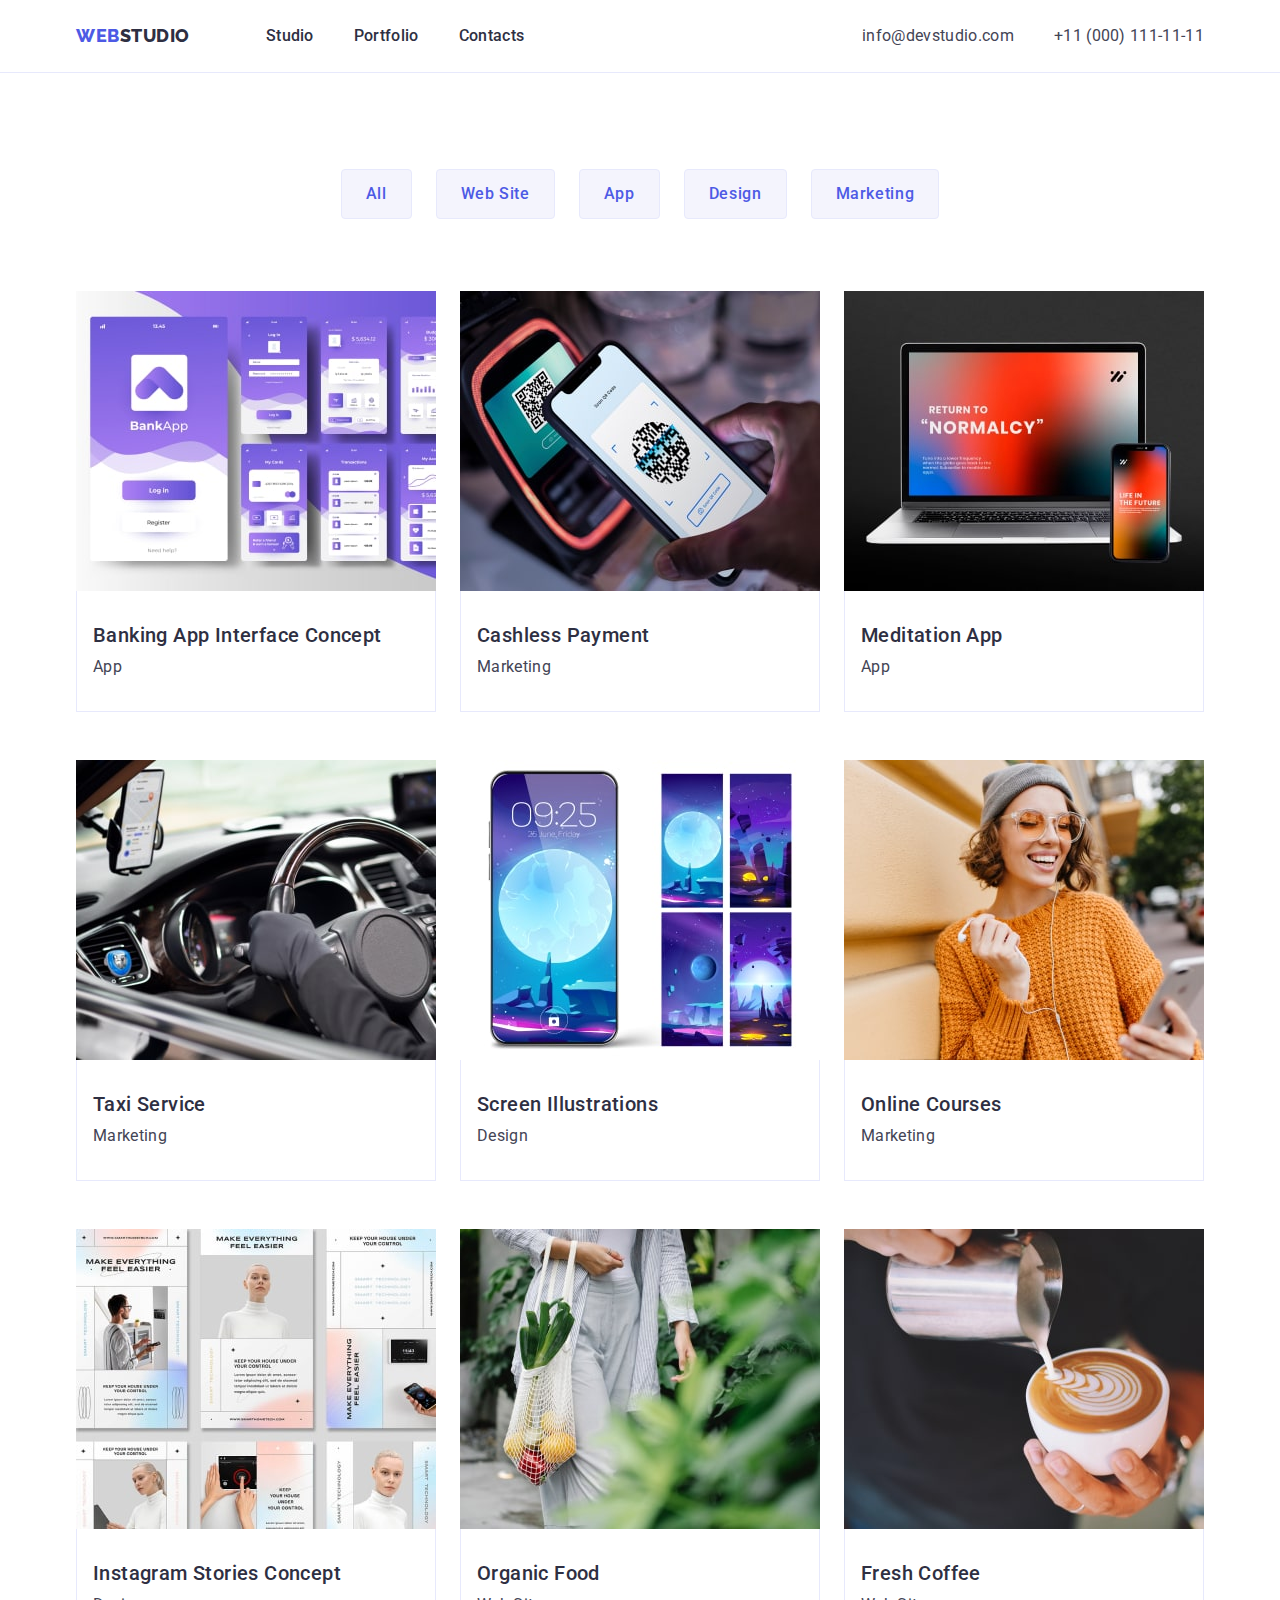
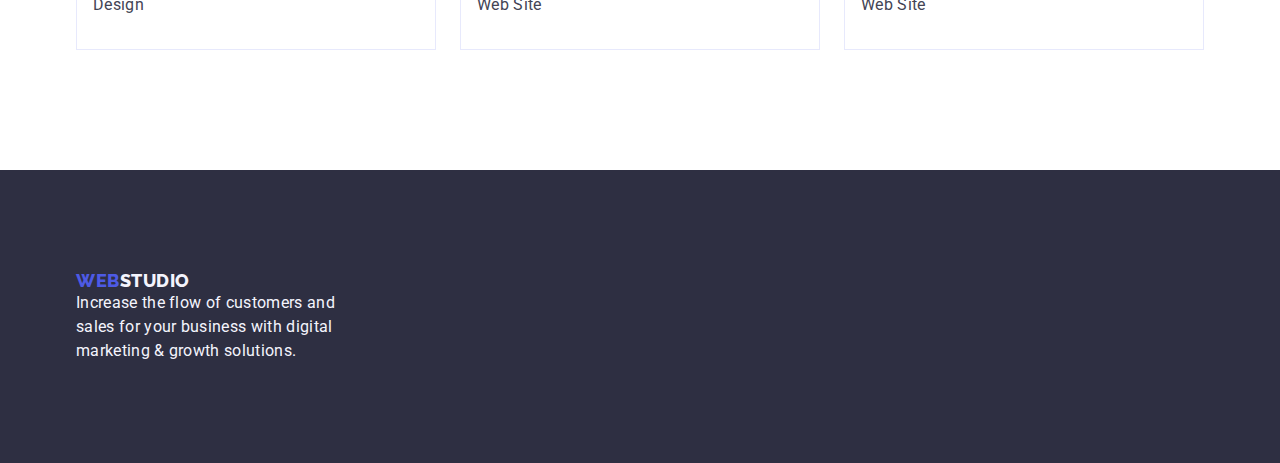
==== portfolio.html @ ee529b02 "Initial commit" ====
<!DOCTYPE html>
<html lang="en">
  <head>
    <meta charset="UTF-8" />
    <meta http-equiv="X-UA-Compatible" content="IE=edge" />
    <meta name="viewport" content="width=device-width, initial-scale=1.0" />
    <title>Document</title>
    <link
      rel="stylesheet"
      href="https://cdnjs.cloudflare.com/ajax/libs/modern-normalize/2.0.0/modern-normalize.min.css"
      integrity="sha512-4xo8blKMVCiXpTaLzQSLSw3KFOVPWhm/TRtuPVc4WG6kUgjH6J03IBuG7JZPkcWMxJ5huwaBpOpnwYElP/m6wg=="
      crossorigin="anonymous"
      referrerpolicy="no-referrer"
    />
    <link rel="stylesheet" href="./css/styles.css" />
    <link rel="preconnect" href="https://fonts.googleapis.com" />
    <link rel="preconnect" href="https://fonts.gstatic.com" crossorigin />
    <link
      href="https://fonts.googleapis.com/css2?family=Raleway:wght@800&family=Roboto:wght@400;500;700&display=swap"
      rel="stylesheet"
    />
  </head>
  <body>
    <header class="header">
      <div class="container header-container">
        <nav class="header-navigation">
          <a href="./index.html" class="logo link"
            >Web<span class="studio">Studio</span></a
          >
          <ul class="list header-list">
            <li>
              <a class="link link-navigation" href="./index.html">Studio</a>
            </li>
            <li>
              <a class="link link-navigation" href="./portfolio.html"
                >Portfolio</a
              >
            </li>
            <li><a class="link link-navigation" href="">Contacts</a></li>
          </ul>
        </nav>
        <address class="address">
          <ul class="list list-address">
            <li>
              <a href="mailto:info@devstudio.com" class="link link-address"
                >info@devstudio.com</a
              >
            </li>
            <li>
              <a href="tel:+110001111111" class="link link-address"
                >+11 (000) 111-11-11</a
              >
            </li>
          </ul>
        </address>
      </div>
    </header>
    <main>
      <section class="portfolio-section section">
        <div class="container">
          <h1 class="visually-hidden">Features</h1>
          <ul class="list list-portfolio-button">
            <li>
              <button type="button" class="button-text portfolio-button">
                All
              </button>
            </li>
            <li>
              <button type="button" class="button-text portfolio-button">
                Web Site
              </button>
            </li>
            <li>
              <button type="button" class="button-text portfolio-button">
                App
              </button>
            </li>
            <li>
              <button type="button" class="button-text portfolio-button">
                Design
              </button>
            </li>
            <li>
              <button type="button" class="button-text portfolio-button">
                Marketing
              </button>
            </li>
          </ul>

          <ul class="list portfolio-list">
            <li class="portfolio-list-item">
              <a href="" class="link">
                <img
                  src="./images/hw2-1-min.jpg"
                  alt="BankApp"
                  width="360"
                  class="image"
                />
                <div class="portfolio-text-item">
                  <h2 class="list-title">Banking App Interface Concept</h2>
                  <p class="text">App</p>
                </div>
              </a>
            </li>
            <li class="portfolio-list-item">
              <a href="" class="link">
                <img
                  src="./images/hw2-2-min.jpg"
                  alt="Scanning qr code"
                  width="360"
                  class="image"
                />
                <div class="portfolio-text-item">
                  <h2 class="list-title">Cashless Payment</h2>
                  <p class="text">Marketing</p>
                </div>
              </a>
            </li>
            <li class="portfolio-list-item">
              <a href="" class="link">
                <img
                  src="./images/hw2-3-min.jpg"
                  alt="Return to &#34;Normalcy&#34;"
                  width="360"
                  class="image"
                />
                <div class="portfolio-text-item">
                  <h2 class="list-title">Meditation App</h2>
                  <p class="text">App</p>
                </div>
              </a>
            </li>
            <li class="portfolio-list-item">
              <a href="" class="link">
                <img
                  src="./images/hw2-4-min.jpg"
                  alt="Taxi Service"
                  width="360"
                  class="image"
                />
                <div class="portfolio-text-item">
                  <h2 class="list-title">Taxi Service</h2>
                  <p class="text">Marketing</p>
                </div>
              </a>
            </li>
            <li class="portfolio-list-item">
              <a href="" class="link">
                <img
                  src="./images/hw2-5-min.jpg"
                  alt="Screen Illustrations"
                  width="360"
                  class="image"
                />
                <div class="portfolio-text-item">
                  <h2 class="list-title">Screen Illustrations</h2>
                  <p class="text">Design</p>
                </div>
              </a>
            </li>
            <li class="portfolio-list-item">
              <a href="" class="link">
                <img
                  src="./images/hw2-6-min.jpg"
                  alt="Girl talking by using phone"
                  width="360"
                  class="image"
                />
                <div class="portfolio-text-item">
                  <h2 class="list-title">Online Courses</h2>
                  <p class="text">Marketing</p>
                </div>
              </a>
            </li>
            <li class="portfolio-list-item">
              <a href="" class="link">
                <img
                  src="./images/hw2-7-min.jpg"
                  alt="The app of making everything easier"
                  width="360"
                  class="image"
                />
                <div class="portfolio-text-item">
                  <h2 class="list-title">Instagram Stories Concept</h2>
                  <p class="text">Design</p>
                </div>
              </a>
            </li>
            <li class="portfolio-list-item">
              <a href="" class="link">
                <img
                  src="./images/hw2-8-min.jpg"
                  alt="Carring organic food"
                  width="360"
                  class="image"
                />
                <div class="portfolio-text-item">
                  <h2 class="list-title">Organic Food</h2>
                  <p class="text">Web Site</p>
                </div>
              </a>
            </li>
            <li class="portfolio-list-item">
              <a href="" class="link">
                <img
                  src="./images/hw2-9-min.jpg"
                  alt="Making cappuccino"
                  width="360"
                  class="image"
                />
                <div class="portfolio-text-item">
                  <h2 class="list-title">Fresh Coffee</h2>
                  <p class="text">Web Site</p>
                </div>
              </a>
            </li>
          </ul>
        </div>
      </section>
    </main>
    <footer class="footer">
      <div class="container">
        <a class="link logo" href="./index.html"
          >Web<span class="studio footer-studio">Studio</span></a
        >
        <p class="text footer-text">
          Increase the flow of customers and sales for your business with
          digital marketing & growth solutions.
        </p>
      </div>
    </footer>
  </body>
</html>
---- css/styles.css ----
*{
    box-sizing: border-box;
    list-style: none;
    margin: 0;
    padding: 0;
}
:root{
  --header-color:#2E2F42;
  --textlink-color:#434455;
  --link-color:#4D5AE5;
  --background-main:#E5E5E5;
  --footer-studio:#F4F4FD;
  --hero-bkgrd-color:#fff;
  --border-color:#E7E9FC;
  --hover-color:#404BBF;
}

.list {
    list-style: none;
}

.link {
    text-decoration: none;
}

.container{
    width: 1158px;
    margin: 0 auto;
    padding: 0 15px;
}

img{
    display: block;
    max-width: 100%;
    height: auto;
}

.visually-hidden{
    position: absolute;
        width: 1px;
        height: 1px;
        margin: -1px;
        border: 0;
        padding: 0;
        white-space: nowrap;
        clip-path: inset(100%);
        clip: rect(0 0 0 0);
        overflow: hidden;
}
/* -------------COMMON CLASSES---------- */

.button-text {
    font-size: 16px;
    font-weight: 500;
    line-height: 1.5;
    letter-spacing: 0.04em;
}
.list-title {
    font-weight: 500;
    font-size: 20px;
    line-height: 1.2;
    letter-spacing: 0.02em;
    color: var(--header-color);
    margin-bottom: 8px;
}

.text {
    color: var(--textlink-color);
    line-height: 1.5;
    letter-spacing: 0.02em;
}

/* ----------BODY------------ */
body {
    font-family: 'Roboto', sans-serif;
    color: var(--textlink-color);
    background-color: var(--hero-bkgrd-color);
    
}

/* ------HEADER------ */

.header {
    border-bottom: 1px solid var(--border-color);
}

.header-container{
    display: flex;
    align-items: center;
    margin: 0 auto;
}

.header-navigation{
    display: flex;
   align-items: center;
}

.header-list{
    display: flex;
    gap: 40px;
}

.logo {
    font-family: 'Raleway', sans-serif;
    font-weight: 800;
    font-size: 18px;
    line-height: 1.17;
    color: var(--link-color);
    text-transform: uppercase;
    letter-spacing: 0.03em;
    margin-right: 76px;
}

.studio {
    color: var(--header-color);
}

.link-navigation {
    color: var(--header-color);
    font-weight: 500;
    line-height: 1.5;
    letter-spacing: 0.02em;
    display: block;
    padding-top: 24px;
    padding-bottom: 24px;
}

.link-navigation:hover,
.link-navigation:focus {
    color: #404bbf;
}

.address {
    font-style: normal;
    margin-left: auto;
}

.list-address{
    display: flex;
    gap:40px;
}

.link-address {
    color: var(--textlink-color);
    line-height: 1.5;
    letter-spacing: 0.02em;
    padding-top: 24px;
    padding-bottom: 24px;
}

.link-address:hover,
.link-address:focus {
    color: #404bbf;
}

/* ------HEADLINE SECTION------ */

.headline-section {
    background-color: var(--header-color);
    padding: 188px 0;
    height: 600px;    
}

.headline {
    font-size: 56px;
    line-height: 1.07;
    letter-spacing: 0.02em;
    color: var(--hero-bkgrd-color);
    text-align: center;
    /* min-width: 496px; */
    margin: auto;
    margin-bottom: 48px;
}

.order-button {
    font-size: 16px;
    font-family: inherit;
    color: var(--hero-bkgrd-color);
    background: var(--link-color);
    box-shadow: 0px 4px 4px rgba(0, 0, 0, 0.15);
    border-radius: 4px;
    cursor: pointer;
    padding: 16px 32px;
    display:block;
    margin: auto;
    min-width: 169px;
    height: 56px;
    border: none;
}

.order-button:hover,
.order-button:focus {
    background-color: #404BBF;
}

/* -------FEATURE SECTION--------- */
.feature-section{
padding: 120px 0;
}

.feature-list{
    display: flex;
    gap: 24px;
}
.feature-items{
    width: calc((100% - 72px) / 4);
}
.feature-text{
    max-width: 264px;
}

/* --------DOING SECTION-------- */
.doing-section{
    padding-bottom: 120px;
}

.doing-title{
    margin-bottom: 72px;
}

.doing-list{
    display: flex;
    gap: 24px;
}

.doing-item{
width: calc((100% - 48px) / 3);
}
/* --------TEAM SECTION--------- */

.title {
    font-size: 36px;
    line-height: 1.11;
    text-align: center;
    letter-spacing: 0.02em;
    text-transform: capitalize;
    color: var(--header-color);
}

.team-title{
    margin-bottom: 72px;
}
.team-section {
    background: var(--footer-studio);
    padding: 120px 0;
}
.list-team{
    display:flex;
    gap: 24px;
}

.list-item {
    background-color: var(--hero-bkgrd-color);
    box-shadow: 0px 1px 6px rgba(46, 47, 66, 0.08), 0px 1px 1px rgba(46, 47, 66, 0.16), 0px 2px 1px rgba(46, 47, 66, 0.08);
    border-radius: 0px 0px 4px 4px;
    width: calc((100%-72px)/4);
    text-align: center;
  

}

.under-img-text{
    padding: 32px 16px;
}

/* -------FOOTER---------- */

.footer-studio{
    color: var(--footer-studio);
}

footer {
    background-color: var(--header-color);
    padding: 100px 0;
}

.footer-text {
    color: var(--footer-studio);
    max-width: 264px;
}

.footer-logo{
    display: inline-block;
    margin: 0 0 16px 0;
}
/* --------PORTFOLIO.HTML--------- */

.portfolio-section{
    padding: 96px 0 120px;
}

.portfolio-text-item{
border: 1px solid #E7E9FC;
border-top:none;
    padding: 32px 16px;
}

/*----------FEATURE SECTION-------- */

.list-portfolio-button {
    display: flex;
    gap: 24px;
    justify-content: center;
    margin-bottom: 72px;
}

.portfolio-button{
 font-size: 16px;
  font-family: "Roboto", sans-serif;
  font-weight: 500;
  line-height: 1.5;
  letter-spacing: 0.04em;
  color:var(--link-color);
  background-color: var(--footer-studio);
  border: 1px solid var(--border-color);
  border-radius: 4px;
  cursor: pointer;
padding: 12px 24px;
}

.portfolio-button:hover, .portfolio-button:focus{
    background-color: #404BBF;
    color: #FFFFFF;
    border: 1px solid transparent;
}

.portfolio-list{
    display:flex;
    flex-wrap: wrap;
    gap: 48px 24px;
}
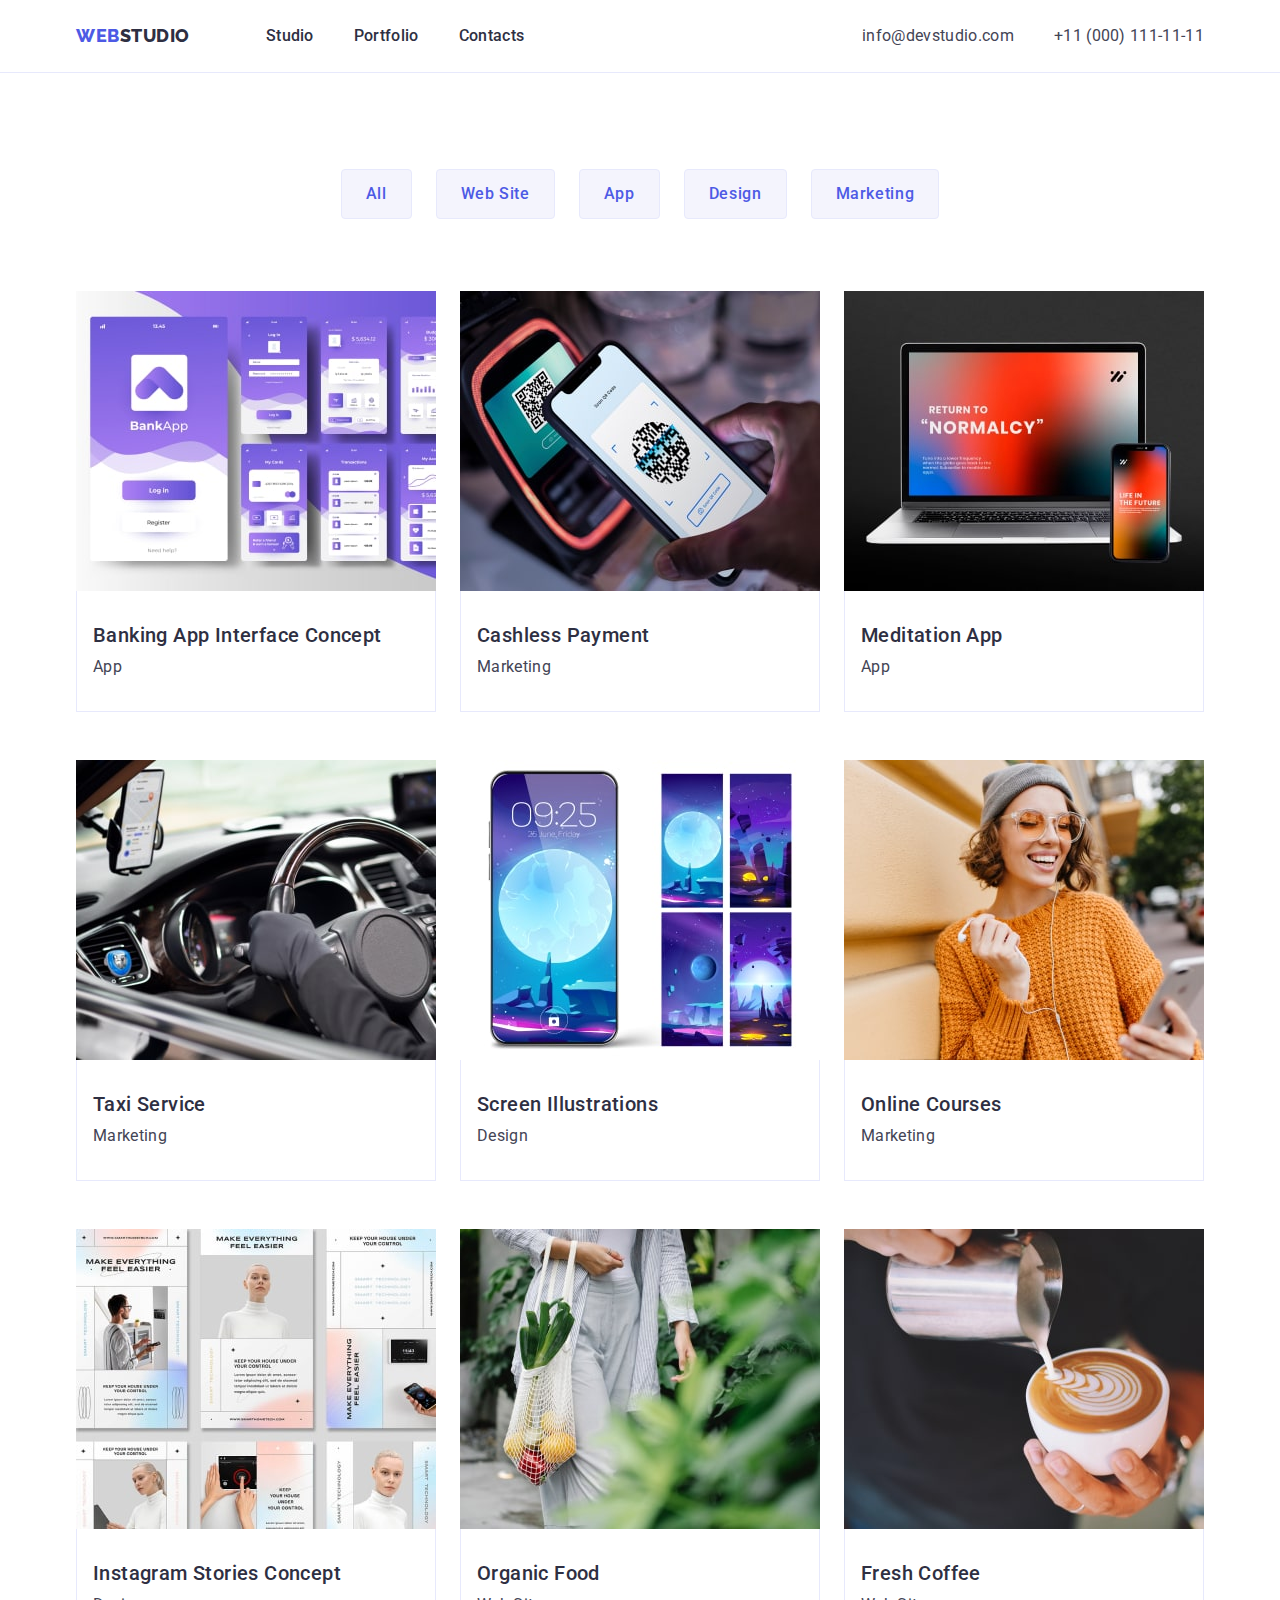
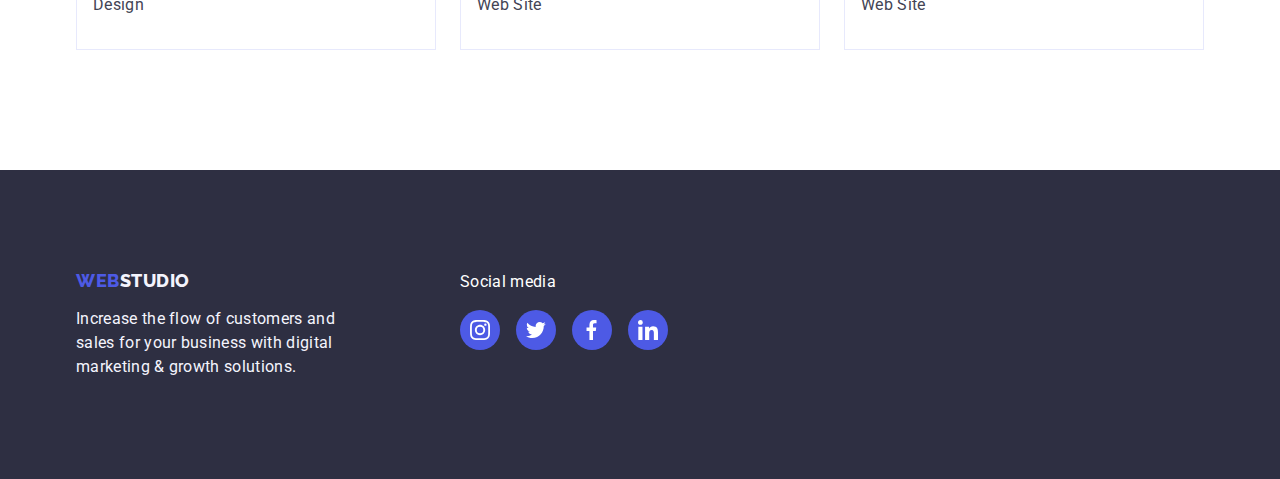
==== commit a3eacce4: "f" ====
--- a/portfolio.html
+++ b/portfolio.html
@@ -220,13 +220,70 @@
     </main>
     <footer class="footer">
       <div class="container">
-        <a class="link logo" href="./index.html"
-          >Web<span class="studio footer-studio">Studio</span></a
-        >
-        <p class="text footer-text">
-          Increase the flow of customers and sales for your business with
-          digital marketing & growth solutions.
-        </p>
+        <ul class="foter-sections">
+          <li>
+            <a class="link logo footer-logo" href="./index.html"
+              >Web<span class="studio footer-studio">Studio</span></a
+            >
+            <p class="text footer-text">
+              Increase the flow of customers and sales for your business with
+              digital marketing & growth solutions.
+            </p>
+          </li>
+          <li>
+            <p class="foter-text-link text">Social media</p>
+            <ul class="list foter-soc">
+              <li class="foter-soc-item">
+                <a
+                  href=""
+                  class="link foter-soc-link"
+                  target="_blank"
+                  rel="noopener noreferrer"
+                >
+                  <svg class="foter-soc-icon">
+                    <use href="./images/icons.svg#icon-instagram"></use>
+                  </svg>
+                </a>
+              </li>
+              <li class="foter-soc-item">
+                <a
+                  href=""
+                  class="link foter-soc-link"
+                  target="_blank"
+                  rel="noopener noreferrer"
+                >
+                  <svg class="foter-soc-icon">
+                    <use href="./images/icons.svg#icon-twiter"></use>
+                  </svg>
+                </a>
+              </li>
+              <li class="foter-soc-item">
+                <a
+                  href=""
+                  class="link foter-soc-link"
+                  target="_blank"
+                  rel="noopener noreferrer"
+                >
+                  <svg class="foter-soc-icon">
+                    <use href="./images/icons.svg#icon-facebook"></use>
+                  </svg>
+                </a>
+              </li>
+              <li class="foter-soc-item">
+                <a
+                  href=""
+                  class="link foter-soc-link"
+                  target="_blank"
+                  rel="noopener noreferrer"
+                >
+                  <svg class="foter-soc-icon">
+                    <use href="./images/icons.svg#icon-linkedin"></use>
+                  </svg>
+                </a>
+              </li>
+            </ul>
+          </li>
+        </ul>
       </div>
     </footer>
   </body>
--- a/css/styles.css
+++ b/css/styles.css
@@ -156,9 +156,14 @@
 /* ------HEADLINE SECTION------ */
 
 .headline-section {
-    background-color: var(--header-color);
+    background-image: linear-gradient(rgba(46, 47, 66, 0.7), rgba(46, 47, 66, 0.7)), url(../images/hero-bg-min.jpg);
+    background-repeat: no-repeat;
+    background-position: center;
+    background-size: cover;
     padding: 188px 0;
-    height: 600px;    
+    height: 600px; 
+    max-width: 1440px;
+    margin: 0 auto;
 }
 
 .headline {
@@ -205,6 +210,19 @@
 .feature-items{
     width: calc((100% - 72px) / 4);
 }
+
+.feature-under-text{
+    width: 100%;
+    height: 112px;
+    background-color: var(--footer-studio);
+    padding: 24px 100px;
+    margin-bottom: 8px;
+}
+
+.feature-icon{
+    width: 64px;
+    height: 64px;
+}
 .feature-text{
     max-width: 264px;
 }
@@ -258,9 +276,84 @@
   
 
 }
-
+.team-text{
+    margin-bottom: 8px;
+}
 .under-img-text{
     padding: 32px 16px;
+    box-shadow: 0px 1px 6px rgba(46, 47, 66, 0.08), 0px 1px 1px rgba(46, 47, 66, 0.16), 0px 2px 1px rgba(46, 47, 66, 0.08);
+}
+
+.team-soc {
+    display: flex;
+    gap: 24px;
+    justify-content: center;
+}
+
+ .team-soc-item {
+width: 40px;
+    height: 40px;
+}
+
+.team-soc-link {
+    width: 100%;
+    height: 100%;
+    background-color: var(--link-color);
+    border-radius: 50%;
+    display: flex;
+    align-items: center;
+    justify-content: center;
+}
+
+.team-soc-link:hover,.team-soc-link:focus{
+    background-color: var(--hover-color);
+}
+.team-soc-icon{
+    width: 20px;
+    height: 20px;
+    fill: var(--hero-bkgrd-color);
+} 
+
+/* ---------------------CUSTOMERS---------------------- */
+
+.customers{
+    padding-top:120px;
+    padding-bottom: 120px;
+}
+
+.customers-title{
+    margin-bottom: 72px;
+}
+
+.customers-list {
+    display: flex;
+    gap: 24px;
+}
+
+.customers-item {
+    width: calc((100%-120px)/6);
+    height: 88px;
+}
+
+.customers-link {
+    width: 100%;
+    height: 100%;
+    border: 1px solid #8E8F99;
+        border-radius: 4px;
+        display: flex;
+        align-items: center;
+            justify-content: center;
+            color:#8E8F99;
+}
+
+.customers-icon{
+    width: 104px;
+    height: 56px;
+    fill: currentColor;
+}
+.customers-link:hover{
+    border-color: var(--hover-color);
+    color:var(--hover-color);
 }
 
 /* -------FOOTER---------- */
@@ -282,6 +375,47 @@
 .footer-logo{
     display: inline-block;
     margin: 0 0 16px 0;
+}
+.foter-sections{
+    display: flex;
+    gap: 120px;
+}
+
+.foter-soc{
+    display: flex;
+    gap:16px;
+    justify-content: center;
+}
+
+.foter-soc-item {
+    width: 40px;
+    height: 40px;
+}
+
+.foter-soc-link {
+    width: 100%;
+    height: 100%;
+    background-color: var(--link-color);
+    border-radius: 50%;
+    display: flex;
+    align-items: center;
+    justify-content: center;
+}
+
+.foter-soc-link:hover,
+.foter-soc-link:focus {
+    background-color: #31D0AA;
+}
+
+.foter-soc-icon {
+    width: 20px;
+    height: 20px;
+    fill: var(--hero-bkgrd-color);
+}
+.foter-text-link{
+    font-weight: 500px;
+    color: var(--hero-bkgrd-color);
+    margin-bottom: 16px;
 }
 /* --------PORTFOLIO.HTML--------- */
 
@@ -293,6 +427,11 @@
 border: 1px solid #E7E9FC;
 border-top:none;
     padding: 32px 16px;
+}
+
+.portfolio-text-item:hover,.portfolio-text-item:focus{
+    border: 1px solid #F4F4FD;
+    box-shadow: 0px 1px 6px rgba(46, 47, 66, 0.08), 0px 1px 1px rgba(46, 47, 66, 0.16), 0px 2px 1px rgba(46, 47, 66, 0.08);
 }
 
 /*----------FEATURE SECTION-------- */
@@ -322,6 +461,7 @@
     background-color: #404BBF;
     color: #FFFFFF;
     border: 1px solid transparent;
+    box-shadow: 0px 3px 1px rgba(0, 0, 0, 0.1), 0px 2px 1px rgba(0, 0, 0, 0.08), 0px 2px 2px rgba(0, 0, 0, 0.12);
 }
 
 .portfolio-list{
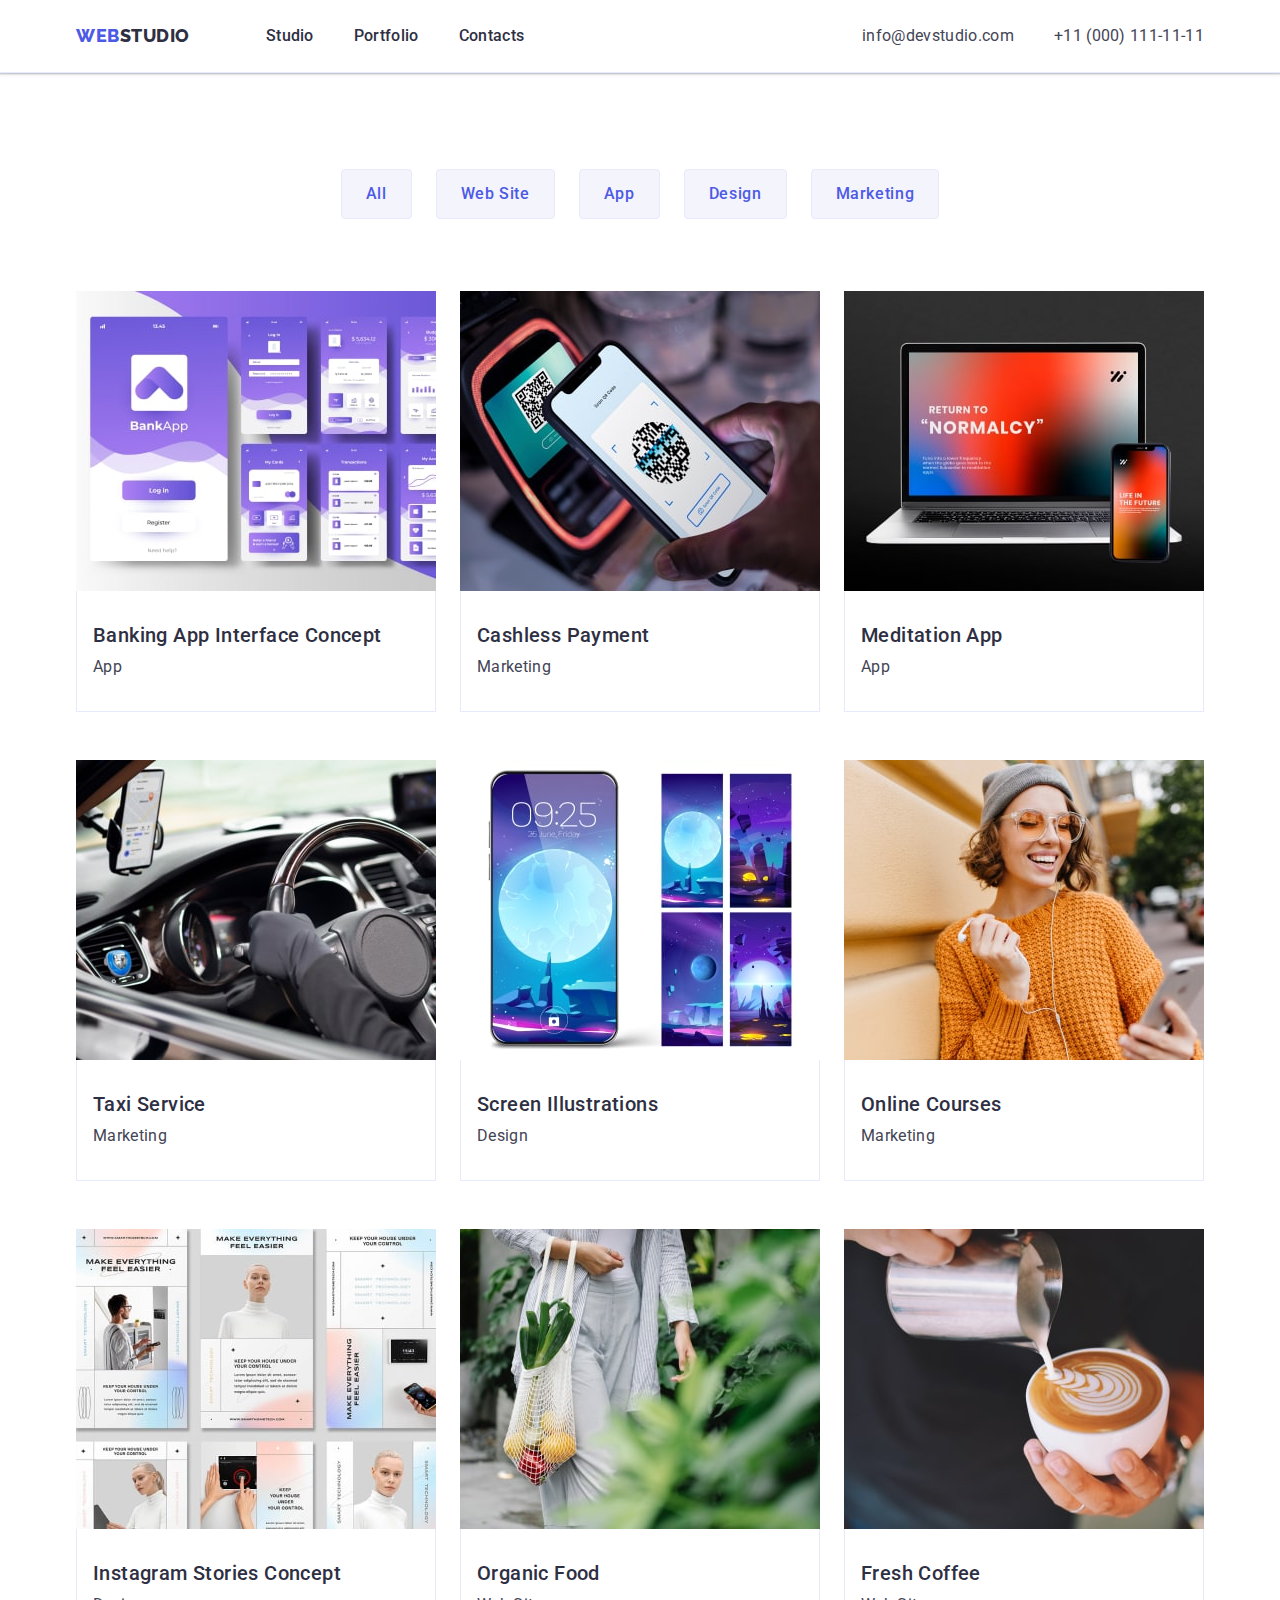
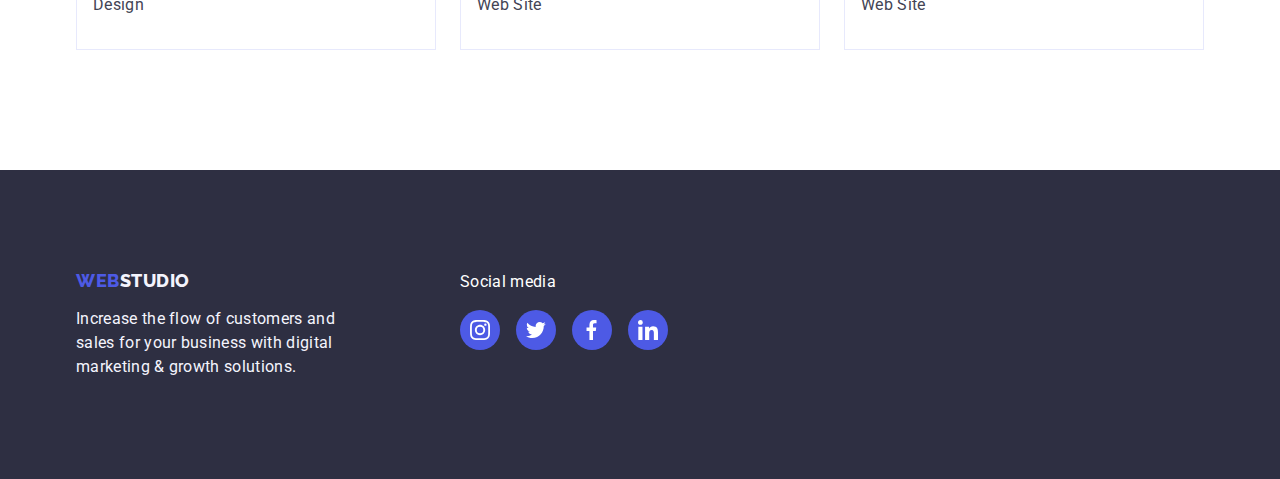
==== commit 2cf71db0: "d" ====
--- a/portfolio.html
+++ b/portfolio.html
@@ -89,7 +89,7 @@
 
           <ul class="list portfolio-list">
             <li class="portfolio-list-item">
-              <a href="" class="link">
+              <a href="" class="link portfolio-link">
                 <img
                   src="./images/hw2-1-min.jpg"
                   alt="BankApp"
@@ -103,7 +103,7 @@
               </a>
             </li>
             <li class="portfolio-list-item">
-              <a href="" class="link">
+              <a href="" class="link portfolio-link">
                 <img
                   src="./images/hw2-2-min.jpg"
                   alt="Scanning qr code"
@@ -117,7 +117,7 @@
               </a>
             </li>
             <li class="portfolio-list-item">
-              <a href="" class="link">
+              <a href="" class="link portfolio-link">
                 <img
                   src="./images/hw2-3-min.jpg"
                   alt="Return to &#34;Normalcy&#34;"
@@ -131,7 +131,7 @@
               </a>
             </li>
             <li class="portfolio-list-item">
-              <a href="" class="link">
+              <a href="" class="link portfolio-link">
                 <img
                   src="./images/hw2-4-min.jpg"
                   alt="Taxi Service"
@@ -145,7 +145,7 @@
               </a>
             </li>
             <li class="portfolio-list-item">
-              <a href="" class="link">
+              <a href="" class="link portfolio-link">
                 <img
                   src="./images/hw2-5-min.jpg"
                   alt="Screen Illustrations"
@@ -159,7 +159,7 @@
               </a>
             </li>
             <li class="portfolio-list-item">
-              <a href="" class="link">
+              <a href="" class="link portfolio-link">
                 <img
                   src="./images/hw2-6-min.jpg"
                   alt="Girl talking by using phone"
@@ -173,7 +173,7 @@
               </a>
             </li>
             <li class="portfolio-list-item">
-              <a href="" class="link">
+              <a href="" class="link portfolio-link">
                 <img
                   src="./images/hw2-7-min.jpg"
                   alt="The app of making everything easier"
@@ -187,7 +187,7 @@
               </a>
             </li>
             <li class="portfolio-list-item">
-              <a href="" class="link">
+              <a href="" class="link portfolio-link">
                 <img
                   src="./images/hw2-8-min.jpg"
                   alt="Carring organic food"
@@ -201,7 +201,7 @@
               </a>
             </li>
             <li class="portfolio-list-item">
-              <a href="" class="link">
+              <a href="" class="link portfolio-link">
                 <img
                   src="./images/hw2-9-min.jpg"
                   alt="Making cappuccino"
--- a/css/styles.css
+++ b/css/styles.css
@@ -82,6 +82,7 @@
 
 .header {
     border-bottom: 1px solid var(--border-color);
+    box-shadow: 0px 2px 1px rgba(46, 47, 66, 0.08), 0px 1px 1px rgba(46, 47, 66, 0.16), 0px 1px 6px rgba(46, 47, 66, 0.08);
 }
 
 .header-container{
@@ -212,17 +213,17 @@
 }
 
 .feature-under-text{
+    display: flex;
+    justify-content: center;
+    align-items: center;
     width: 100%;
     height: 112px;
     background-color: var(--footer-studio);
-    padding: 24px 100px;
+    border-radius: 4px;
     margin-bottom: 8px;
 }
 
-.feature-icon{
-    width: 64px;
-    height: 64px;
-}
+
 .feature-text{
     max-width: 264px;
 }
@@ -309,9 +310,7 @@
     background-color: var(--hover-color);
 }
 .team-soc-icon{
-    width: 20px;
-    height: 20px;
-    fill: var(--hero-bkgrd-color);
+    fill: var(--footer-studio);
 } 
 
 /* ---------------------CUSTOMERS---------------------- */
@@ -347,13 +346,11 @@
 }
 
 .customers-icon{
-    width: 104px;
-    height: 56px;
     fill: currentColor;
 }
-.customers-link:hover{
-    border-color: var(--hover-color);
-    color:var(--hover-color);
+.customers-link:hover,.customers-link:focus{
+    border-color: #404bbf;
+    color:#404bbf;
 }
 
 /* -------FOOTER---------- */
@@ -379,6 +376,7 @@
 .foter-sections{
     display: flex;
     gap: 120px;
+    align-items: baseline
 }
 
 .foter-soc{
@@ -429,7 +427,11 @@
     padding: 32px 16px;
 }
 
+.portfolio-link{
+    display: block;
+}
 .portfolio-text-item:hover,.portfolio-text-item:focus{
+    display: block;
     border: 1px solid #F4F4FD;
     box-shadow: 0px 1px 6px rgba(46, 47, 66, 0.08), 0px 1px 1px rgba(46, 47, 66, 0.16), 0px 2px 1px rgba(46, 47, 66, 0.08);
 }
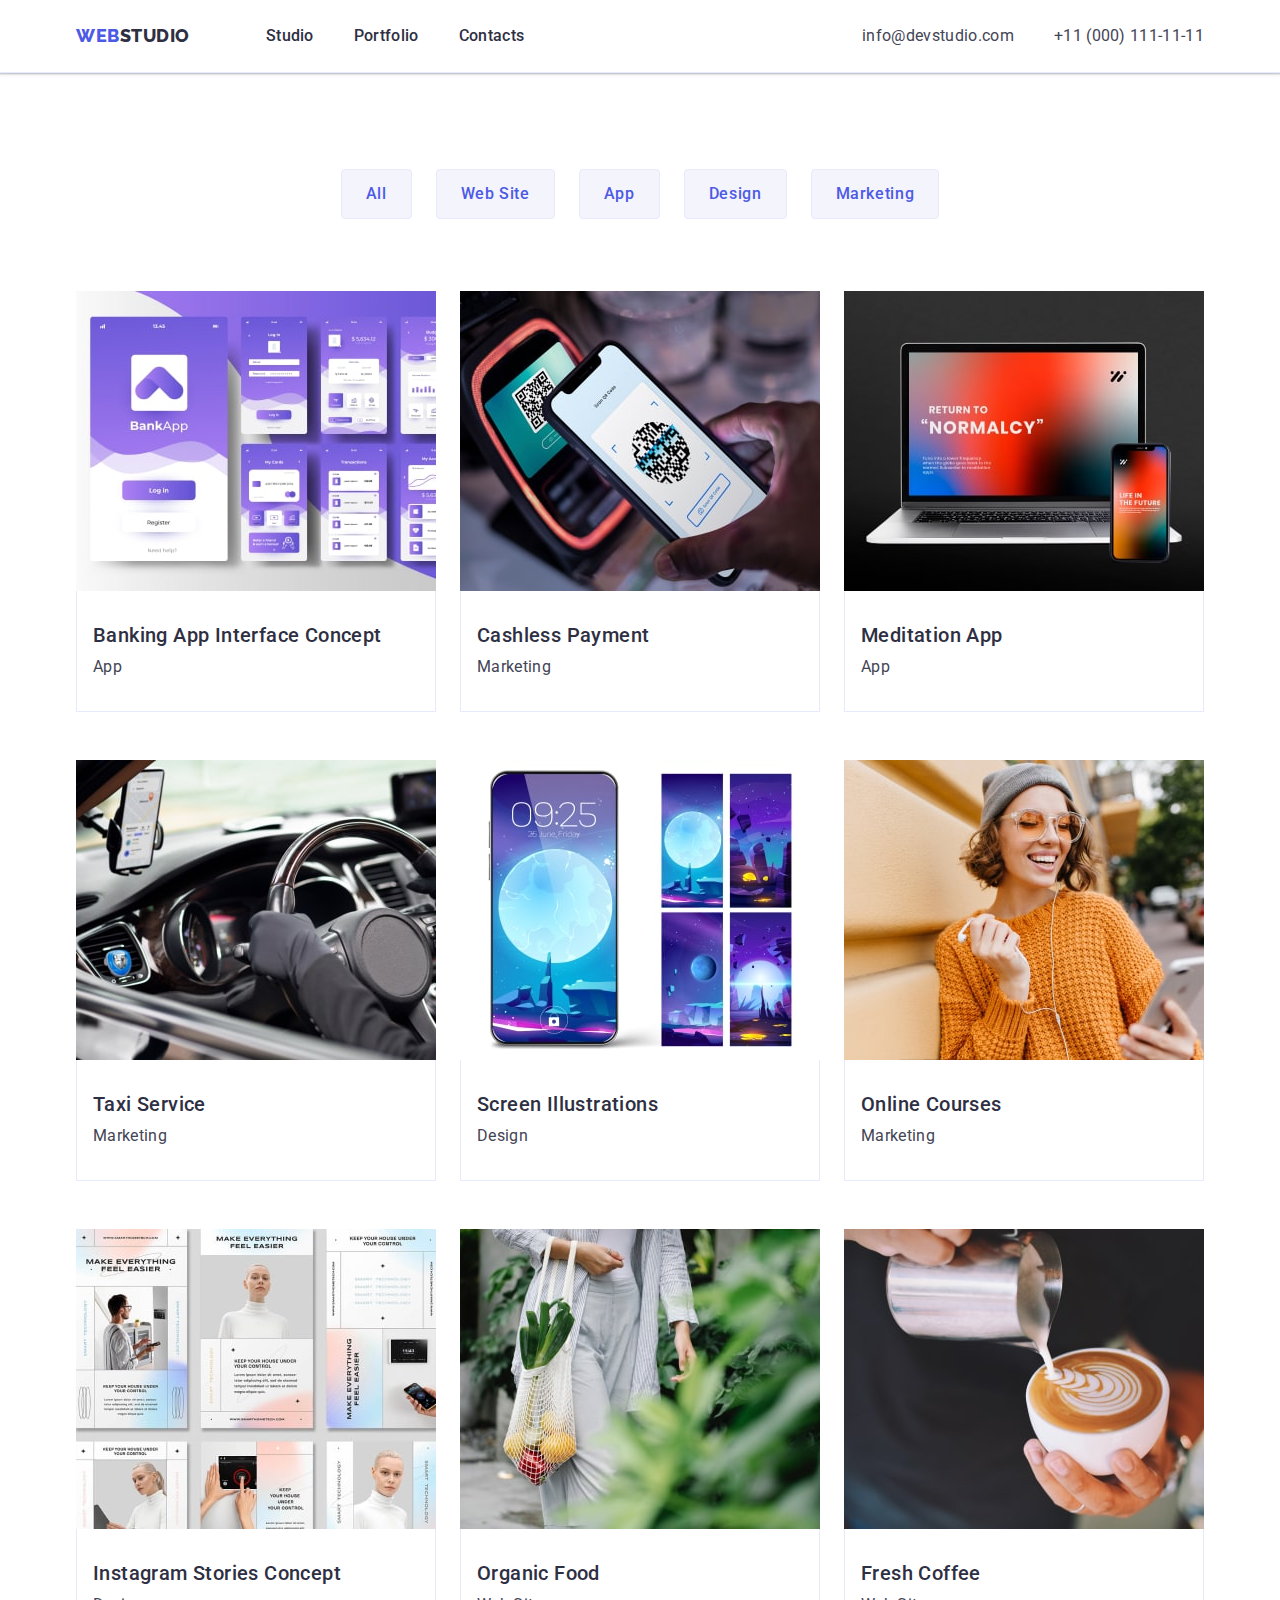
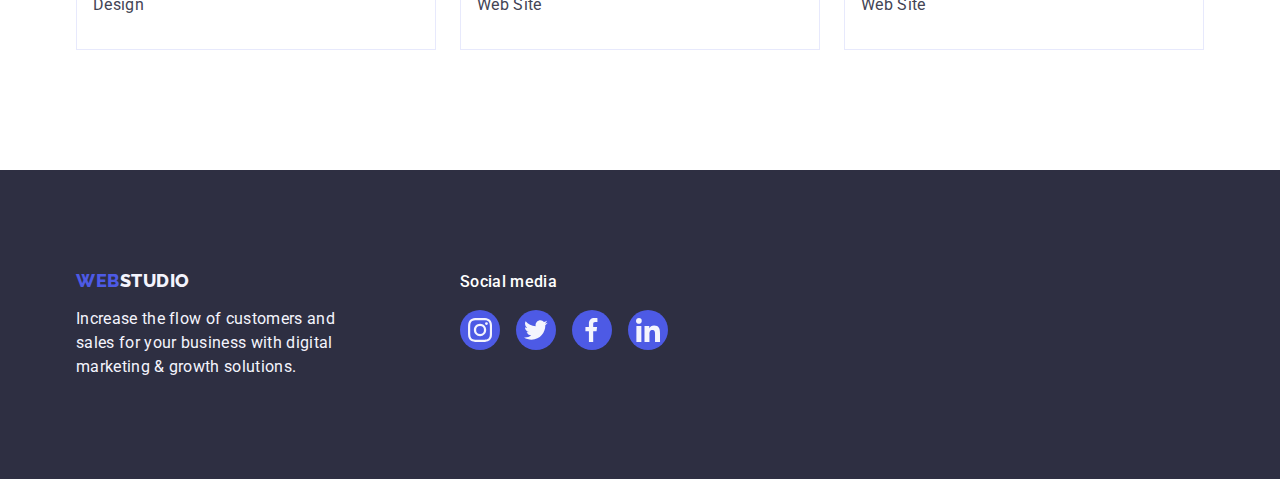
==== commit a831475c: "fi" ====
--- a/portfolio.html
+++ b/portfolio.html
@@ -219,71 +219,69 @@
       </section>
     </main>
     <footer class="footer">
-      <div class="container">
-        <ul class="foter-sections">
-          <li>
-            <a class="link logo footer-logo" href="./index.html"
-              >Web<span class="studio footer-studio">Studio</span></a
-            >
-            <p class="text footer-text">
-              Increase the flow of customers and sales for your business with
-              digital marketing & growth solutions.
-            </p>
-          </li>
-          <li>
-            <p class="foter-text-link text">Social media</p>
-            <ul class="list foter-soc">
-              <li class="foter-soc-item">
-                <a
-                  href=""
-                  class="link foter-soc-link"
-                  target="_blank"
-                  rel="noopener noreferrer"
-                >
-                  <svg class="foter-soc-icon">
-                    <use href="./images/icons.svg#icon-instagram"></use>
-                  </svg>
-                </a>
-              </li>
-              <li class="foter-soc-item">
-                <a
-                  href=""
-                  class="link foter-soc-link"
-                  target="_blank"
-                  rel="noopener noreferrer"
-                >
-                  <svg class="foter-soc-icon">
-                    <use href="./images/icons.svg#icon-twiter"></use>
-                  </svg>
-                </a>
-              </li>
-              <li class="foter-soc-item">
-                <a
-                  href=""
-                  class="link foter-soc-link"
-                  target="_blank"
-                  rel="noopener noreferrer"
-                >
-                  <svg class="foter-soc-icon">
-                    <use href="./images/icons.svg#icon-facebook"></use>
-                  </svg>
-                </a>
-              </li>
-              <li class="foter-soc-item">
-                <a
-                  href=""
-                  class="link foter-soc-link"
-                  target="_blank"
-                  rel="noopener noreferrer"
-                >
-                  <svg class="foter-soc-icon">
-                    <use href="./images/icons.svg#icon-linkedin"></use>
-                  </svg>
-                </a>
-              </li>
-            </ul>
-          </li>
-        </ul>
+      <div class="container foter-sections">
+        <div class="first-sec-footer">
+          <a class="link logo footer-logo" href="./index.html"
+            >Web<span class="studio footer-studio">Studio</span></a
+          >
+          <p class="text footer-text">
+            Increase the flow of customers and sales for your business with
+            digital marketing & growth solutions.
+          </p>
+        </div>
+        <div>
+          <p class="foter-text-link text">Social media</p>
+          <ul class="list foter-soc">
+            <li class="foter-soc-item">
+              <a
+                href=""
+                class="link foter-soc-link"
+                target="_blank"
+                rel="noopener noreferrer"
+              >
+                <svg class="foter-soc-icon" width="24" height="24">
+                  <use href="./images/icons.svg#icon-instagram"></use>
+                </svg>
+              </a>
+            </li>
+            <li class="foter-soc-item">
+              <a
+                href=""
+                class="link foter-soc-link"
+                target="_blank"
+                rel="noopener noreferrer"
+              >
+                <svg class="foter-soc-icon" width="24" height="24">
+                  <use href="./images/icons.svg#icon-twiter"></use>
+                </svg>
+              </a>
+            </li>
+            <li class="foter-soc-item">
+              <a
+                href=""
+                class="link foter-soc-link"
+                target="_blank"
+                rel="noopener noreferrer"
+              >
+                <svg class="foter-soc-icon" width="24" height="24">
+                  <use href="./images/icons.svg#icon-facebook"></use>
+                </svg>
+              </a>
+            </li>
+            <li class="foter-soc-item">
+              <a
+                href=""
+                class="link foter-soc-link"
+                target="_blank"
+                rel="noopener noreferrer"
+              >
+                <svg class="foter-soc-icon" width="24" height="24">
+                  <use href="./images/icons.svg#icon-linkedin"></use>
+                </svg>
+              </a>
+            </li>
+          </ul>
+        </div>
       </div>
     </footer>
   </body>
--- a/css/styles.css
+++ b/css/styles.css
@@ -375,10 +375,12 @@
 }
 .foter-sections{
     display: flex;
-    gap: 120px;
     align-items: baseline
 }
 
+.first-sec-footer{
+    margin-right: 120px;
+}
 .foter-soc{
     display: flex;
     gap:16px;
@@ -406,12 +408,10 @@
 }
 
 .foter-soc-icon {
-    width: 20px;
-    height: 20px;
-    fill: var(--hero-bkgrd-color);
+    fill: var(--footer-studio);
 }
 .foter-text-link{
-    font-weight: 500px;
+    font-weight: 500;
     color: var(--hero-bkgrd-color);
     margin-bottom: 16px;
 }
@@ -429,10 +429,9 @@
 
 .portfolio-link{
     display: block;
-}
-.portfolio-text-item:hover,.portfolio-text-item:focus{
-    display: block;
-    border: 1px solid #F4F4FD;
+    
+}
+.portfolio-link:hover,.portfolio-link:focus{
     box-shadow: 0px 1px 6px rgba(46, 47, 66, 0.08), 0px 1px 1px rgba(46, 47, 66, 0.16), 0px 2px 1px rgba(46, 47, 66, 0.08);
 }
 
